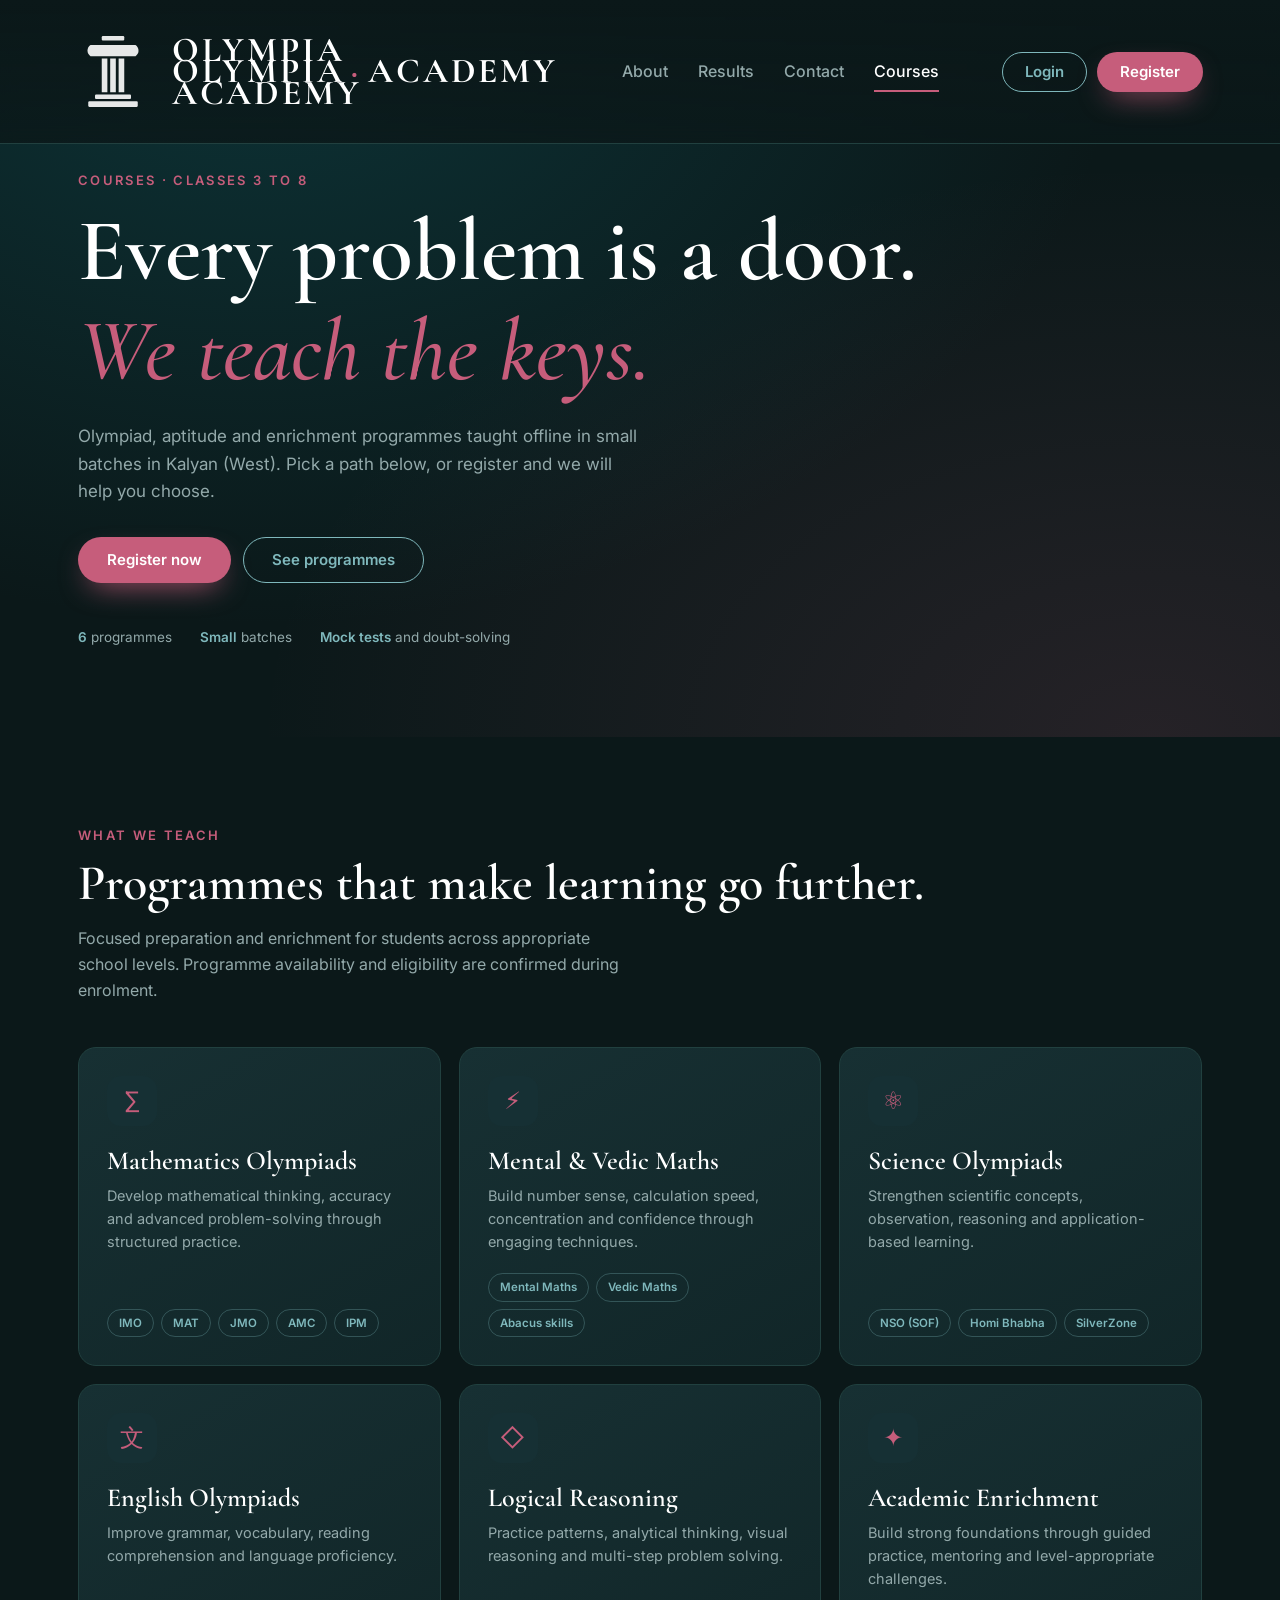
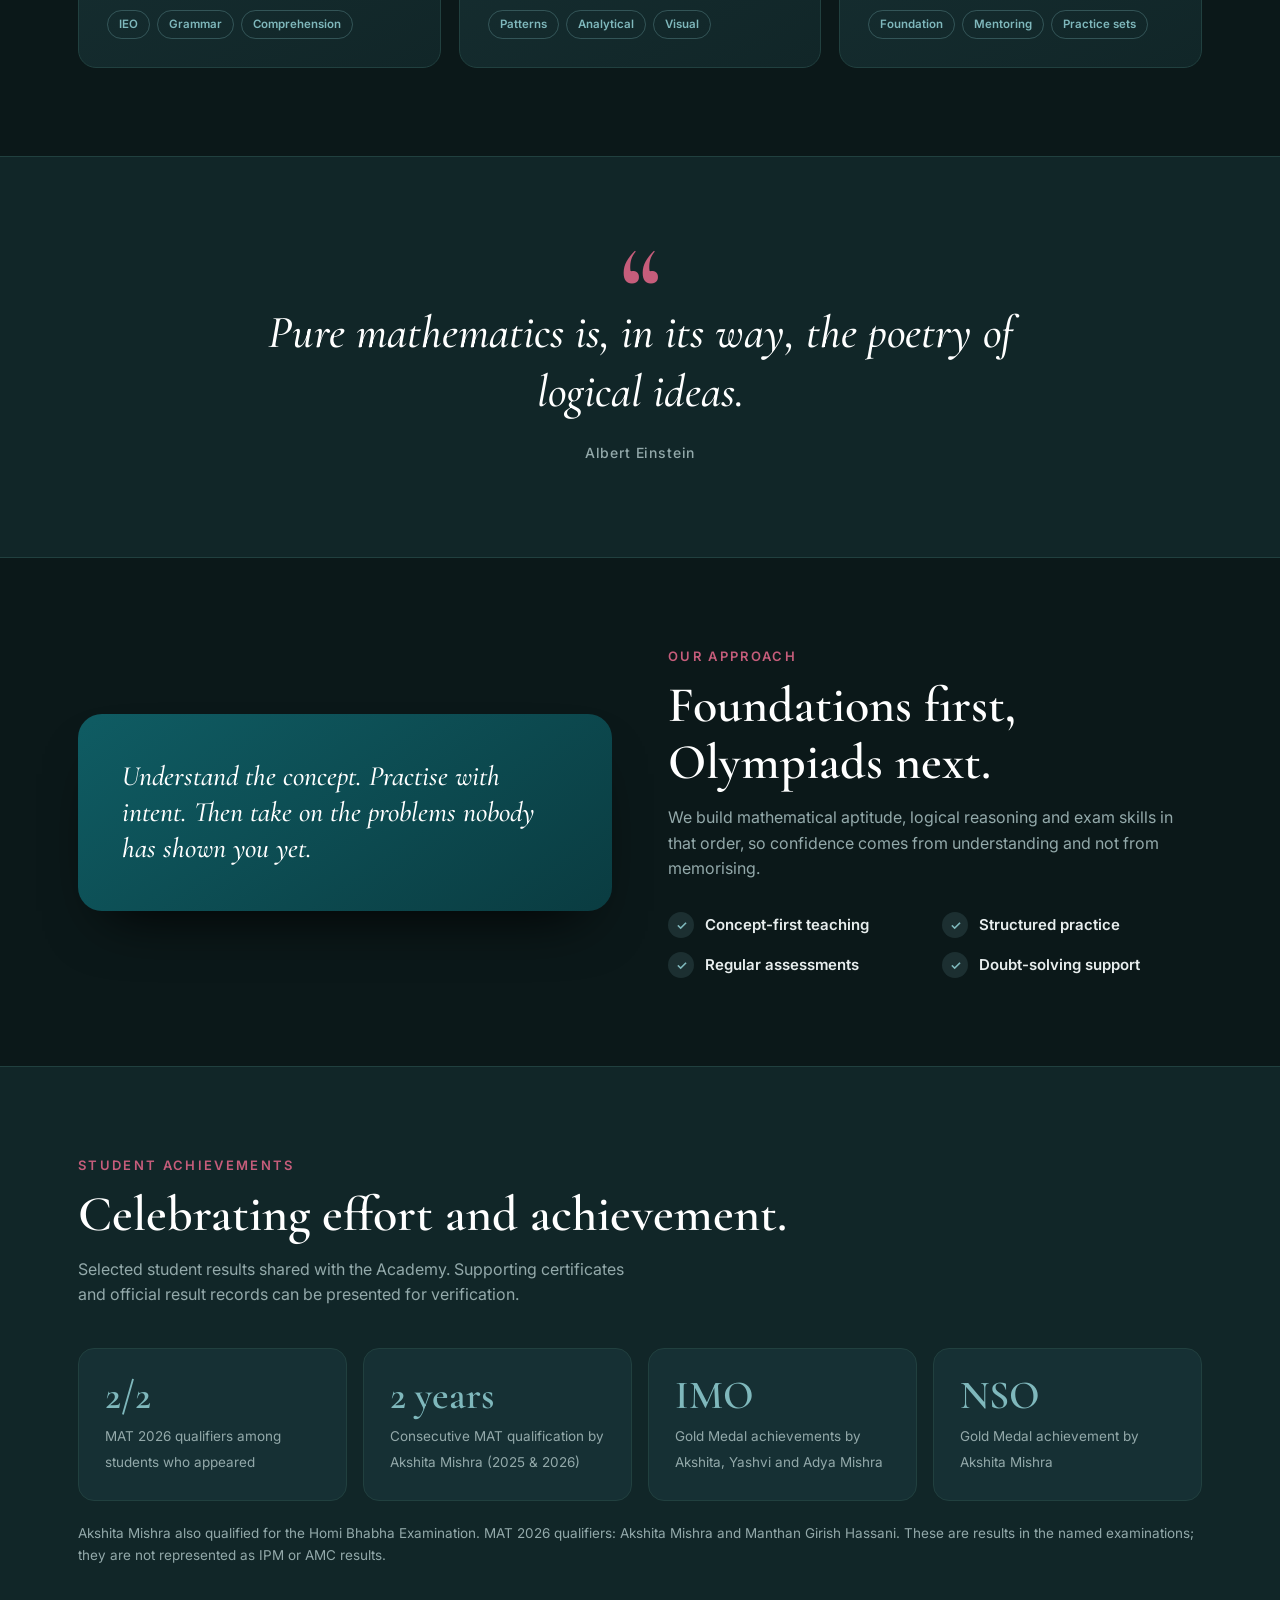
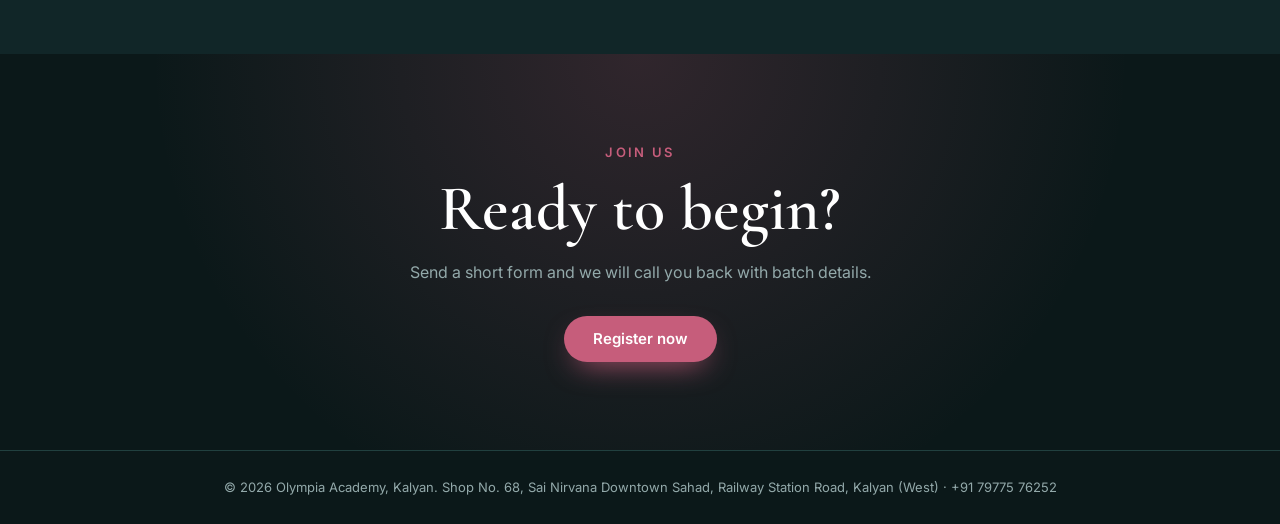
==== courses.html @ 2b39fea1 "Update file logic" ====
<!DOCTYPE html>
<html lang="en">

<head>
  <meta charset="UTF-8">
  <meta name="viewport" content="width=device-width, initial-scale=1, viewport-fit=cover">
  <title>Explore Courses · Olympia Academy</title>
  <meta name="description"
    content="Olympiad, mental maths, science, English and reasoning programmes at Olympia Academy, Kalyan.">
  <meta property="og:title" content="Explore Courses · Olympia Academy">
  <meta property="og:description"
    content="Olympiad, mental maths, science, English and reasoning programmes for Classes 3 to 8 in Kalyan (West).">
  <meta property="og:type" content="website">
  <link rel="icon" href="images/logo.svg" type="image/svg+xml">

  <link rel="preconnect" href="https://fonts.googleapis.com">
  <link rel="preconnect" href="https://fonts.gstatic.com" crossorigin>
  <link
    href="https://fonts.googleapis.com/css2?family=Cormorant+Garamond:ital,wght@0,500;0,600;0,700;1,500&family=Inter:wght@400;500;600&display=swap"
    rel="stylesheet">
  <link rel="stylesheet" href="base.css">
  <link rel="stylesheet" href="header.css">
  <link rel="stylesheet" href="courses.css">
</head>

<body>

  <header>
    <a class="brand" href="index.html">
      <img class="brand-logo" src="images/logo.svg" alt="" aria-hidden="true">
      <span class="brand-name">
        <span class="brand-stacked">
          <span>OLYMPIA</span>
          <span>ACADEMY</span>
        </span>
        <span class="brand-inline">
          OLYMPIA <i>·</i> ACADEMY
        </span>
      </span>
    </a>

    <nav class="links" aria-label="Primary">
      <a href="index.html#about">About</a>
      <a href="index.html#results">Results</a>
      <a href="index.html#contact">Contact</a>
      <a class="on" href="courses.html" aria-current="page">Courses</a>
    </nav>

    <div class="header-actions">
      <button type="button" class="btn btn-ghost" id="loginBtn">Login</button>
      <button type="button" class="btn btn-accent header-register" data-open>
        Register
      </button>
    </div>
  </header>

  <main>
    <section class="hero">
      <div class="wrap">
        <div class="eyebrow">Courses · Classes 3 to 8</div>
        <h1>Every problem is a door. <em>We teach the keys.</em></h1>
        <p class="lead">Olympiad, aptitude and enrichment programmes taught offline in small batches in Kalyan (West).
          Pick a path below, or register and we will help you choose.</p>
        <div class="actions">
          <button type="button" class="btn btn-accent" data-open>Register now</button>
          <a class="btn btn-ghost" href="#programmes">See programmes</a>
        </div>
        <div class="hero-meta">
          <span><b>6</b> programmes</span>
          <span><b>Small</b> batches</span>
          <span><b>Mock tests</b> and doubt-solving</span>
        </div>
      </div>
    </section>

    <section class="courses-section" id="programmes">
      <div class="wrap">
        <div class="eyebrow rv">What we teach</div>
        <h2 class="rv">Programmes that make learning go further.</h2>
        <p class="lead rv">Focused preparation and enrichment for students across appropriate school levels. Programme
          availability and eligibility are confirmed during enrolment.</p>
        <div class="grid">
          <article class="course rv">
            <div class="ico" aria-hidden="true">∑</div>
            <h3>Mathematics Olympiads</h3>
            <p>Develop mathematical thinking, accuracy and advanced problem-solving through structured practice.</p>
            <div class="tags"><span>IMO</span><span>MAT</span><span>JMO</span><span>AMC</span><span>IPM</span></div>
          </article>
          <article class="course rv">
            <div class="ico" aria-hidden="true">⚡</div>
            <h3>Mental &amp; Vedic Maths</h3>
            <p>Build number sense, calculation speed, concentration and confidence through engaging techniques.</p>
            <div class="tags"><span>Mental Maths</span><span>Vedic Maths</span><span>Abacus skills</span></div>
          </article>
          <article class="course rv">
            <div class="ico" aria-hidden="true">⚛</div>
            <h3>Science Olympiads</h3>
            <p>Strengthen scientific concepts, observation, reasoning and application-based learning.</p>
            <div class="tags"><span>NSO (SOF)</span><span>Homi Bhabha</span><span>SilverZone</span></div>
          </article>
          <article class="course rv">
            <div class="ico" aria-hidden="true">文</div>
            <h3>English Olympiads</h3>
            <p>Improve grammar, vocabulary, reading comprehension and language proficiency.</p>
            <div class="tags"><span>IEO</span><span>Grammar</span><span>Comprehension</span></div>
          </article>
          <article class="course rv">
            <div class="ico" aria-hidden="true">◇</div>
            <h3>Logical Reasoning</h3>
            <p>Practice patterns, analytical thinking, visual reasoning and multi-step problem solving.</p>
            <div class="tags"><span>Patterns</span><span>Analytical</span><span>Visual</span></div>
          </article>
          <article class="course rv">
            <div class="ico" aria-hidden="true">✦</div>
            <h3>Academic Enrichment</h3>
            <p>Build strong foundations through guided practice, mentoring and level-appropriate challenges.</p>
            <div class="tags"><span>Foundation</span><span>Mentoring</span><span>Practice sets</span></div>
          </article>
        </div>
      </div>
    </section>

    <div class="quote-band">
      <div class="wrap rv">
        <span class="mark" aria-hidden="true">“</span>
        <blockquote>Pure mathematics is, in its way, the poetry of logical ideas.</blockquote>
        <cite>Albert Einstein</cite>
      </div>
    </div>

    <section class="courses-section" id="approach">
      <div class="wrap approach">
        <div class="panel rv">
          <p>Understand the concept. Practise with intent. Then take on the problems nobody has shown you yet.</p>
        </div>
        <div class="rv">
          <div class="eyebrow">Our approach</div>
          <h2>Foundations first, Olympiads next.</h2>
          <p class="lead">We build mathematical aptitude, logical reasoning and exam skills in that order, so confidence
            comes from understanding and not from memorising.</p>
          <div class="checks">
            <span class="check">Concept-first teaching</span>
            <span class="check">Structured practice</span>
            <span class="check">Regular assessments</span>
            <span class="check">Doubt-solving support</span>
          </div>
        </div>
      </div>
    </section>

    <section class="courses-section alt" id="achievements">
      <div class="wrap">
        <div class="eyebrow rv">Student achievements</div>
        <h2 class="rv">Celebrating effort and achievement.</h2>
        <p class="lead rv">Selected student results shared with the Academy. Supporting certificates and official result
          records can be presented for verification.</p>
        <div class="stats">
          <div class="stat rv"><b>2/2</b><span>MAT 2026 qualifiers among students who appeared</span></div>
          <div class="stat rv"><b>2 years</b><span>Consecutive MAT qualification by Akshita Mishra (2025 &amp;
              2026)</span></div>
          <div class="stat rv"><b>IMO</b><span>Gold Medal achievements by Akshita, Yashvi and Adya Mishra</span></div>
          <div class="stat rv"><b>NSO</b><span>Gold Medal achievement by Akshita Mishra</span></div>
        </div>
        <p class="note rv">Akshita Mishra also qualified for the Homi Bhabha Examination. MAT 2026 qualifiers: Akshita
          Mishra and Manthan Girish Hassani. These are results in the named examinations; they are not represented as
          IPM or AMC results.</p>
      </div>
    </section>

    <section class="courses-section cta">
      <div class="wrap rv">
        <div class="eyebrow">Join us</div>
        <h2>Ready to begin?</h2>
        <p class="lead">Send a short form and we will call you back with batch details.</p>
        <button type="button" class="btn btn-accent" data-open>Register now</button>
      </div>
    </section>
  </main>

  <footer class="site-footer">
    © <span id="yr"></span> Olympia Academy, Kalyan. Shop No. 68, Sai Nirvana Downtown Sahad, Railway Station Road,
    Kalyan (West) · <a href="tel:+917977576252">+91 79775 76252</a>
  </footer>

  <!-- EXTERNAL FORMS -->
<div id="forms-container"></div>

  <script src="app.js" defer></script>
  <script>
    document.addEventListener("DOMContentLoaded", () => {
      const els = document.querySelectorAll(".rv");
      if (!("IntersectionObserver" in window)) {
        els.forEach((el) => el.classList.add("in"));
        return;
      }
      const io = new IntersectionObserver(
        (entries) => {
          entries.forEach((entry) => {
            if (entry.isIntersecting) {
              entry.target.classList.add("in");
              io.unobserve(entry.target);
            }
          });
        },
        { threshold: 0.12 }
      );
      els.forEach((el) => io.observe(el));
    });
  </script>
</body>

</html>
---- base.css ----
/* =========================================================
   OLYMPIA ACADEMY — BASE STYLESHEET
   Theme tokens, reset, typography, buttons, modals, footer
   ========================================================= */

/* THEME TOKENS */
:root {
  --main: #0F5C63;
  --main-hi: #7fb8bc;
  --accent: #C65D7B;
  --accent-hover: #b5516e;
  --bg: #0b1819;
  --panel: #112628;
  --panel2: #163034;
  --line: #21403f;
  --text: #e8eeee;
  --muted: #93a9aa;
  --serif: "Cormorant Garamond", Georgia, serif;
  --sans: "Inter", system-ui, -apple-system, sans-serif;
  --radius: 14px;
  --transition: .25s ease;
}

/* RESET */
*,
*::before,
*::after {
  margin: 0;
  box-sizing: border-box;
}

/* HTML */
html {
  scroll-behavior: smooth;
  scroll-padding-top: 84px;
  scrollbar-width: thin;
  scrollbar-color: rgba(127, 184, 188, .4) var(--bg);
  -webkit-text-size-adjust: 100%;
}

/* SCROLLBAR */
::-webkit-scrollbar {
  width: 6px;
  height: 6px;
}

::-webkit-scrollbar-track {
  background: var(--bg);
}

::-webkit-scrollbar-thumb {
  border-radius: 999px;
  background: rgba(127, 184, 188, .35);
}

::-webkit-scrollbar-thumb:hover {
  background: var(--main-hi);
}

/* BODY */
body {
  min-height: 100vh;
  min-height: 100dvh;
  background: var(--bg);
  color: var(--text);
  font-family: var(--sans);
  line-height: 1.6;
  -webkit-tap-highlight-color: transparent;
}

/* LOCK BACKGROUND WHEN MODAL IS OPEN */
body.modal-open {
  overflow: hidden;
}

/* GENERAL ELEMENTS */
a {
  color: inherit;
  text-decoration: none;
}

img {
  display: block;
  max-width: 100%;
}

button {
  font: inherit;
  color: inherit;
}

:focus-visible {
  outline: 2px solid var(--main-hi);
  outline-offset: 3px;
}

/* TYPOGRAPHY */
h1,
h2,
h3 {
  font-family: var(--serif);
  font-weight: 600;
  line-height: 1.14;
  color: #fff;
}

h2 {
  margin-bottom: 10px;
  font-size: clamp(28px, 4.5vw, 46px);
}

.eyebrow {
  margin-bottom: 10px;
  color: var(--accent);
  font-size: 13px;
  font-weight: 600;
  letter-spacing: .18em;
  text-transform: uppercase;
}

.lead {
  max-width: 560px;
  color: var(--muted);
  font-size: 16px;
}

/* CONTENT WRAPPER */
.wrap {
  width: 100%;
  max-width: 1180px;
  margin: 0 auto;
  padding: 0 28px;
}

/* BUTTONS */
.btn {
  display: inline-flex;
  align-items: center;
  justify-content: center;
  gap: 8px;
  padding: 13px 28px;
  border: 1.5px solid transparent;
  border-radius: 999px;
  background: transparent;
  font: 600 15px/1.2 var(--sans);
  cursor: pointer;
  transition: background var(--transition),
    color var(--transition),
    border-color var(--transition),
    transform var(--transition),
    box-shadow var(--transition);
}

.btn-accent {
  background: var(--accent);
  color: #fff;
  box-shadow: 0 12px 30px -12px var(--accent);
}

.btn-accent:hover {
  background: var(--accent-hover);
  transform: translateY(-2px);
}

.btn-ghost {
  border-color: var(--main-hi);
  background: transparent;
  color: var(--main-hi);
}

.btn-ghost:hover {
  background: var(--main-hi);
  color: var(--bg);
}

.btn-main {
  background: var(--main);
  color: #fff;
}

.btn-main:hover {
  background: #13727a;
}

/* FOOTER */
.site-footer {
  padding: 26px 20px calc(26px + env(safe-area-inset-bottom, 0px));
  border-top: 1px solid var(--line);
  background: var(--bg);
  color: var(--muted);
  font-size: 13px;
  text-align: center;
}

.site-footer a:hover {
  color: var(--main-hi);
}

/* =========================================================
   MODALS & FORMS
   ========================================================= */

/* MODAL BACKDROP */
.modal {
  position: fixed;
  z-index: 50;
  inset: 0;
  display: none;
  align-items: center;
  justify-content: center;
  padding: 60px;
  background: rgba(5, 12, 13, .75);
  backdrop-filter: blur(4px);
  overscroll-behavior: contain;
}

.modal.open {
  display: flex;
}

/* MODAL BOX */
.box {
  position: relative;
  width: 100%;
  max-width: 460px;
  max-height: 92vh;
  max-height: 92dvh;

  overflow-y: auto;
  overflow-x: hidden;
  overscroll-behavior: contain;
  -webkit-overflow-scrolling: touch;

  padding: 34px;
  scroll-padding-block: 24px;

  border: 1px solid var(--line);
  border-radius: 20px;
  background: var(--panel);

  scrollbar-width: none;
  animation: modal-pop .25s ease;
}

.box::-webkit-scrollbar {
  display: none;
}

/* REGISTRATION MODAL */
#regModal .box {
  max-width: 860px;
  padding: 34px 38px;
}

/* REGISTRATION GRID — two columns:
   left  = student fields
   right = exam chips on top, message below
   bottom = submit button spanning the full width */
.reg-grid {
  display: grid;
  grid-template-columns: minmax(0, 1.1fr) minmax(0, .9fr);
  grid-template-areas:
    "fields chips"
    "fields message"
    "submit submit";
  grid-template-rows: auto 1fr auto;
  gap: 18px 32px;
  align-items: start;
}

.reg-col {
  grid-area: fields;
}

/* display: contents lets the right-side children (chips block, message
   block, submit button) join .reg-grid directly so they can be placed
   by area name without changing your HTML */
.reg-col-side {
  display: contents;
}

.reg-col-side > :nth-child(1) {
  grid-area: chips;
}

.reg-col-side > :nth-child(2) {
  grid-area: message;
  align-self: stretch;
  display: flex;
  flex-direction: column;
}

/* message box grows to fill the space under the chips */
.reg-col-side > :nth-child(2) textarea {
  flex: 1;
  min-height: 110px;
}

.reg-col,
.reg-col-side > * {
  min-width: 0;
}

/* line up the first heading of every column */
.reg-col > :first-child,
.reg-col-side > * > :first-child {
  margin-top: 4px;
}

/* REGISTRATION SUBMIT BUTTON */
#regModal .box .btn {
  grid-area: submit;
  justify-self: stretch;
  width: 100%;
  height: 40px;
  margin-top: 6px;
  border-radius: 999px;
  font-size: 15px;
}

/* MODAL ANIMATION */
@keyframes modal-pop {
  from {
    opacity: 0;
    transform: translateY(12px);
  }
}

/* CLOSE BUTTON */
.modal-close {
  position: absolute;
  top: 12px;
  right: 16px;
  display: grid;
  place-items: center;
  width: 36px;
  height: 36px;
  border: 0;
  border-radius: 50%;
  background: transparent;
  color: var(--muted);
  font-size: 24px;
  line-height: 1;
  cursor: pointer;
  transition: background var(--transition), color var(--transition);
}

.modal-close:hover {
  background: rgba(127, 184, 188, .12);
  color: #fff;
}

/* MODAL HEADINGS
   padding-right keeps long titles from running under the close button */
.box h3 {
  padding-right: 36px;
  color: #fff;
  font-size: 30px;
}

.box p.s {
  margin: 4px 0 14px;
  color: var(--muted);
  font-size: 14px;
}

/* GENERAL MODAL BUTTON */
.box .btn {
  width: 100%;
  margin-top: 18px;
}

/* FORM LABELS */
.modal label,
.modal .lbl {
  display: block;
  margin: 12px 0 5px;
  color: var(--text);
  font-size: 13px;
  font-weight: 600;
}

/* FORM INPUTS */
.modal input,
.modal select,
.modal textarea {
  width: 100%;
  min-width: 0;
  padding: 10px 13px;
  border: 1px solid var(--line);
  border-radius: 10px;
  background: var(--bg);
  color: var(--text);
  font: 15px var(--sans);
}

/* MESSAGE TEXTAREA */
.modal textarea {
  min-height: 140px;
  resize: vertical;
  line-height: 1.6;
}

/* INPUT FOCUS */
.modal input:focus,
.modal select:focus,
.modal textarea:focus {
  border-color: transparent;
  outline: 2px solid var(--main-hi);
}

/* FORM ROW */
.row {
  display: grid;
  grid-template-columns: 1fr 1fr;
  gap: 12px;
}

/* EXAM CHIPS
   position: relative anchors the visually-hidden checkboxes so the modal
   doesn't jump/scroll to a stray input when a chip is focused on mobile */
.chips {
  position: relative;
  display: flex;
  flex-wrap: wrap;
  gap: 8px;
  align-content: flex-start;
}

.chips input {
  position: absolute;
  width: 1px;
  height: 1px;
  opacity: 0;
  pointer-events: none;
}

.chips label {
  margin: 0;
  padding: 7px 12px;
  border: 1px solid var(--line);
  border-radius: 99px;
  background: var(--bg);
  color: var(--muted);
  font-size: 12.5px;
  font-weight: 500;
  white-space: nowrap;
  cursor: pointer;
  transition: border-color var(--transition),
    background var(--transition),
    color var(--transition);
}

.chips label:hover {
  border-color: var(--main-hi);
}

.chips input:checked + label {
  border-color: var(--main-hi);
  background: var(--main);
  color: #fff;
}

.chips input:focus-visible + label {
  outline: 2px solid var(--main-hi);
  outline-offset: 2px;
}

/* SUCCESS MESSAGE */
.ok {
  display: none;
  padding: 20px 0;
  text-align: center;
}

.ok b {
  color: var(--main-hi);
  font: 600 28px var(--serif);
}

.ok p {
  margin-top: 8px;
  color: var(--muted);
}

/* =========================================================
   RESPONSIVE  (widest -> narrowest)
   ========================================================= */

/* TABLET: registration grid stacks */
@media (max-width: 720px) {
  .reg-grid {
    grid-template-columns: 1fr;
    grid-template-areas:
      "fields"
      "chips"
      "message"
      "submit";
    grid-template-rows: none;
    gap: 18px;
  }

  .reg-col-side > :nth-child(2) textarea {
    flex: none;
  }
}

/* MOBILE */
@media (max-width: 650px) {
  .wrap {
    padding: 0 20px;
  }

  /* Modal fills the screen with a small gutter and respects notches */
  .modal {
    padding: max(12px, env(safe-area-inset-top, 0px)) 12px max(12px, env(safe-area-inset-bottom, 0px));
  }

  .box,
  #regModal .box {
    max-height: 94vh;
    max-height: 94dvh;
    padding: 26px 22px;
    border-radius: 18px;
  }

  .box h3 {
    font-size: 26px;
  }

  /* Bigger tap target for the close button */
  .modal-close {
    top: 10px;
    right: 12px;
    width: 40px;
    height: 40px;
  }

  /* 16px stops iOS from zooming into inputs on focus */
  .modal input,
  .modal select,
  .modal textarea {
    padding: 11px 13px;
    font-size: 16px;
  }

  .modal textarea {
    min-height: 110px;
  }

  /* Easier-to-tap chips */
  .chips {
    gap: 8px;
  }

  .chips label {
    padding: 9px 14px;
    font-size: 13px;
  }

  #regModal .box .btn {
    min-height: 52px;
  }
}

/* LARGE PHONES: fields and sections go single column */
@media (max-width: 560px) {
  .row {
    grid-template-columns: 1fr;
    gap: 0;
  }
}

/* SMALL MOBILE */
@media (max-width: 480px) {
  .box,
  #regModal .box {
    padding: 24px 18px;
  }

  .box h3 {
    font-size: 24px;
  }

  .reg-grid {
    gap: 14px;
  }
}

/* =========================================================
   REDUCED MOTION
   ========================================================= */

@media (prefers-reduced-motion: reduce) {
  html {
    scroll-behavior: auto !important;
  }

  *,
  *::before,
  *::after {
    animation-duration: .01ms !important;
    animation-iteration-count: 1 !important;
    transition-duration: .01ms !important;
  }
}
---- header.css ----
/* =========================================================
   OLYMPIA ACADEMY — SHARED HEADER
   ========================================================= */

header {
  position: fixed;
  z-index: 20;
  top: 0;
  right: 0;
  left: 0;
  display: flex;
  align-items: center;
  justify-content: space-between;
  gap: 60px;
  height: 144px;
  padding: 0 clamp(24px, 6vw, 124px);
  border-bottom: 1px solid var(--line);
  background: linear-gradient(var(--bg), rgba(11, 24, 25, .82));
  backdrop-filter: blur(8px);
  transition: height .4s cubic-bezier(.2, .75, .25, 1), padding .4s cubic-bezier(.2, .75, .25, 1), background .3s ease, box-shadow .3s ease;
}

header.is-compact {
  height: 68px;
  padding: 0 30px;
  background: rgba(11, 24, 25, .95);
  box-shadow: 0 8px 28px rgba(0, 0, 0, .2);
}

/* Brand */
.brand {
  display: flex;
  align-items: center;
  text-decoration: none;
  gap: 23px;
  transition: gap .4s cubic-bezier(.2, .75, .25, 1);
}

header.is-compact .brand {
  gap: 14px;
}

.brand-logo {

  width: 72px;
  height: 96px;
  transition: width .4s cubic-bezier(.2, .75, .25, 1), height .4s cubic-bezier(.2, .75, .25, 1);
}

header.is-compact .brand-logo {
  width: 28px;
  height: 32px;
}

.brand-name {
  display: grid;
  align-items: center;
  color: #fff;
  font-family: var(--serif);
  font-size: 35px;
  font-weight: 700;
  letter-spacing: .08em;
  line-height: 1.15;
  transition: font-size .4s cubic-bezier(.2, .75, .25, 1), letter-spacing .4s ease;
}

header.is-compact .brand-name {
  font-size: 21px;
  letter-spacing: .05em;
}

.brand-stacked,
.brand-inline {
  grid-area: 1 / 1;
  transition: opacity .3s ease, transform .4s cubic-bezier(.2, .75, .25, 1);
}

.brand-stacked {
  display: flex;
  flex-direction: column;
  gap: 2px;
}

.brand-inline {
  display: flex;
  align-items: center;
  gap: 7px;
  white-space: nowrap;
  opacity: 0;
  transform: translateY(8px);
  pointer-events: none;
}

.brand-inline i {
  color: var(--accent);
  font-style: normal;
}

header.is-compact .brand-stacked {
  opacity: 0;
  transform: translateY(-8px);
  pointer-events: none;
}

header.is-compact .brand-inline {
  opacity: 1;
  transform: none;
  pointer-events: auto;
}

/* Navigation links */
.links {
  display: flex;
  align-items: center;
  gap: 30px;
  color: var(--muted);
  font-size: 16px;
  font-weight: 500;
  transition: gap .35s ease, font-size .35s ease;
}

header.is-compact .links {
  font-size: 14px;
}

.links a {
  position: relative;
  padding: 8px 0;
  transition: color var(--transition);
}

.links a:hover,
.links a.on {
  color: #fff;
}

.links a::after {
  content: "";
  position: absolute;
  bottom: 0;
  left: 0;
  width: 0;
  height: 2px;
  background: var(--accent);
  transition: width .3s ease;
}

.links a:hover::after,
.links a.on::after {
  width: 100%;
}

.header-actions {
  display: flex;
  align-items: center;
  gap: 10px;
}

header #loginBtn,
header .header-register {
  padding: 10px 22px;
  font-size: 15px;
  white-space: nowrap;
}

header.is-compact #loginBtn,
header.is-compact .header-register {
  padding: 8px 18px;
  font-size: 13.5px;
}

@media (max-width: 1260px) {
  header,
  header.is-compact {
    padding: 0 24px;
  }

  .brand {
    gap: 14px;
  }

  .brand-logo {
    width: 40px;
    height: 46px;
  }

  .brand-name {
    font-size: 24px;
  }

  .links {
    gap: 40px;
    font-size: 15px;
  }
  header,
  header.is-compact {
    flex-wrap: wrap;
    gap: 8px 10px;
    height: auto;
    padding: 10px 16px 8px;
    background: rgba(11, 24, 25, .96);
    box-shadow: none;
  }

  header .brand,
  header.is-compact .brand {
    flex: 1 1 auto;
    gap: 10px;
    min-width: 0;
  }

  header .brand-logo,
  header.is-compact .brand-logo {
    width: 26px;
    height: 30px;
  }

  header .brand-name,
  header.is-compact .brand-name {
    font-size: clamp(16px, 4vw, 20px);
    letter-spacing: .04em;
  }

  header .brand-stacked,
  header.is-compact .brand-stacked {
    display: none;
  }

  header .brand-inline,
  header.is-compact .brand-inline {
    opacity: 1;
    transform: none;
    pointer-events: auto;
  }

  header .header-actions {
    order: 2;
    flex: 0 0 auto;
    gap: 6px;
  }

  header #loginBtn,
  header.is-compact #loginBtn,
  header .header-register,
  header.is-compact .header-register {
    padding: 7px 12px;
    font-size: 12px;
  }

  header .links,
  header.is-compact .links {
    order: 3;
    flex: 1 1 100%;
    justify-content: center;
    gap: clamp(18px, 7vw, 36px);
    padding-top: 6px;
    border-top: 1px solid rgba(127, 184, 188, .12);
    font-size: 13px;
  }

  header .links a {
    padding: 4px 0;
  }
}

@media (max-width: 420px) {
  header,
  header.is-compact {
    padding: 8px 12px;
  }

  header .brand-name,
  header.is-compact .brand-name {
    font-size: 15px;
  }

  header #loginBtn,
  header.is-compact #loginBtn,
  header .header-register,
  header.is-compact .header-register {
    padding: 6px 10px;
    font-size: 11px;
  }

  header .links,
  header.is-compact .links {
    gap: 0;
    justify-content: space-around;
    font-size: 12px;
  }
}

@media (prefers-reduced-motion: reduce) {
  header,
  header * {
    transition: none !important;
  }
}
---- courses.css ----
/* =========================================================
   OLYMPIA ACADEMY — COURSES PAGE STYLESHEET
   ========================================================= */

.hero {
  padding: 170px 0 88px;
  background:
    radial-gradient(ellipse at 20% 0, rgba(15, 92, 99, .4), transparent 60%),
    radial-gradient(ellipse at 90% 100%, rgba(198, 93, 123, .14), transparent 55%);
}

.hero h1 {
  max-width: 900px;
  font-size: clamp(44px, 7.5vw, 88px);
}

.hero h1 em {
  color: var(--accent);
  font-style: italic;
  font-weight: 500;
}

.hero .lead {
  margin: 22px 0 32px;
  font-size: 17px;
}

.hero .actions {
  display: flex;
  flex-wrap: wrap;
  gap: 12px;
}

.hero-meta {
  display: flex;
  flex-wrap: wrap;
  gap: 10px 28px;
  margin-top: 44px;
  color: var(--muted);
  font-size: 13.5px;
}

.hero-meta b {
  color: var(--main-hi);
  font-weight: 600;
}

.courses-section {
  padding: 88px 0;
}

.courses-section h2 {
  font-size: clamp(32px, 5vw, 50px);
  margin-bottom: 14px;
}

.grid {
  display: grid;
  grid-template-columns: repeat(3, minmax(0, 1fr));
  gap: 18px;
  margin-top: 44px;
}

.course {
  display: flex;
  flex-direction: column;
  padding: 28px;
  border: 1px solid var(--line);
  border-radius: 18px;
  background: linear-gradient(150deg, #173033, var(--panel));
  transition: border-color var(--transition), transform var(--transition);
}

.course:hover {
  border-color: var(--main-hi);
  transform: translateY(-4px);
}

.ico {
  display: grid;
  place-items: center;
  width: 50px;
  height: 50px;
  margin-bottom: 20px;
  border-radius: 14px;
  background: var(--panel2);
  color: var(--accent);
  font-size: 24px;
}

.course h3 {
  margin-bottom: 8px;
  font-size: 26px;
}

.course p {
  flex: 1;
  color: var(--muted);
  font-size: 14.5px;
}

.tags {
  display: flex;
  flex-wrap: wrap;
  gap: 7px;
  margin-top: 20px;
}

.tags span {
  padding: 4px 11px;
  border: 1px solid rgba(127, 184, 188, .3);
  border-radius: 99px;
  color: var(--main-hi);
  font-size: 11.5px;
  font-weight: 600;
}

.note {
  margin-top: 22px;
  color: var(--muted);
  font-size: 13.5px;
}

.quote-band {
  padding: 96px 0;
  border-block: 1px solid var(--line);
  background: var(--panel);
  text-align: center;
}

.quote-band .mark {
  display: block;
  height: 50px;
  color: var(--accent);
  font: 700 110px/0.6 var(--serif);
}

blockquote {
  max-width: 820px;
  margin: 0 auto;
  color: #fff;
  font: italic 500 clamp(28px, 4.4vw, 46px)/1.28 var(--serif);
}

.quote-band cite {
  display: block;
  margin-top: 24px;
  color: var(--muted);
  font: 500 14px var(--sans);
  font-style: normal;
  letter-spacing: .06em;
}

.approach {
  display: grid;
  grid-template-columns: 1fr 1fr;
  align-items: center;
  gap: 56px;
}

.approach .panel {
  padding: 44px;
  border-radius: 24px;
  background: linear-gradient(145deg, var(--main), #0a3c41);
  box-shadow: 0 30px 60px -30px #000;
}

.approach .panel p {
  color: #fff;
  font: italic 500 28px/1.3 var(--serif);
}

.checks {
  display: grid;
  grid-template-columns: 1fr 1fr;
  gap: 14px;
  margin-top: 30px;
}

.check {
  display: flex;
  align-items: center;
  gap: 11px;
  font-size: 15px;
  font-weight: 600;
}

.check::before {
  content: "✓";
  display: grid;
  place-items: center;
  flex: none;
  width: 26px;
  height: 26px;
  border-radius: 50%;
  background: rgba(127, 184, 188, .15);
  color: var(--main-hi);
  font-size: 13px;
}

.alt {
  background: var(--panel);
  border-top: 1px solid var(--line);
}

.stats {
  display: grid;
  grid-template-columns: repeat(4, minmax(0, 1fr));
  gap: 16px;
  margin-top: 40px;
}

.stat {
  padding: 26px;
  border: 1px solid var(--line);
  border-radius: 16px;
  background: var(--panel2);
}

.stat b {
  display: block;
  margin-bottom: 8px;
  color: var(--main-hi);
  font: 600 40px/1 var(--serif);
}

.stat span {
  color: var(--muted);
  font-size: 13.5px;
}

.cta {
  background: radial-gradient(circle at 50% 0, rgba(198, 93, 123, .2), transparent 65%), var(--bg);
  text-align: center;
}

.cta h2 {
  font-size: clamp(36px, 6vw, 64px);
}

.cta .lead {
  margin: 0 auto 30px;
}

.rv {
  opacity: 0;
  transform: translateY(18px);
  transition: opacity .7s ease, transform .7s ease;
}

.rv.in {
  opacity: 1;
  transform: none;
}

@media (max-width: 900px) {
  .grid {
    grid-template-columns: 1fr 1fr;
  }

  .approach {
    grid-template-columns: 1fr;
    gap: 34px;
  }

  .stats {
    grid-template-columns: 1fr 1fr;
  }
}

@media (max-width: 650px) {
  .courses-section {
    padding: 64px 0;
  }

  .hero {
    padding: 144px 0 60px;
  }

  .grid,
  .checks,
  .stats {
    grid-template-columns: 1fr;
  }

  .approach .panel {
    padding: 30px;
  }

  .approach .panel p {
    font-size: 24px;
  }

  .quote-band {
    padding: 72px 0;
  }
}

@media (prefers-reduced-motion: reduce) {
  .rv {
    opacity: 1;
    transform: none;
  }
}
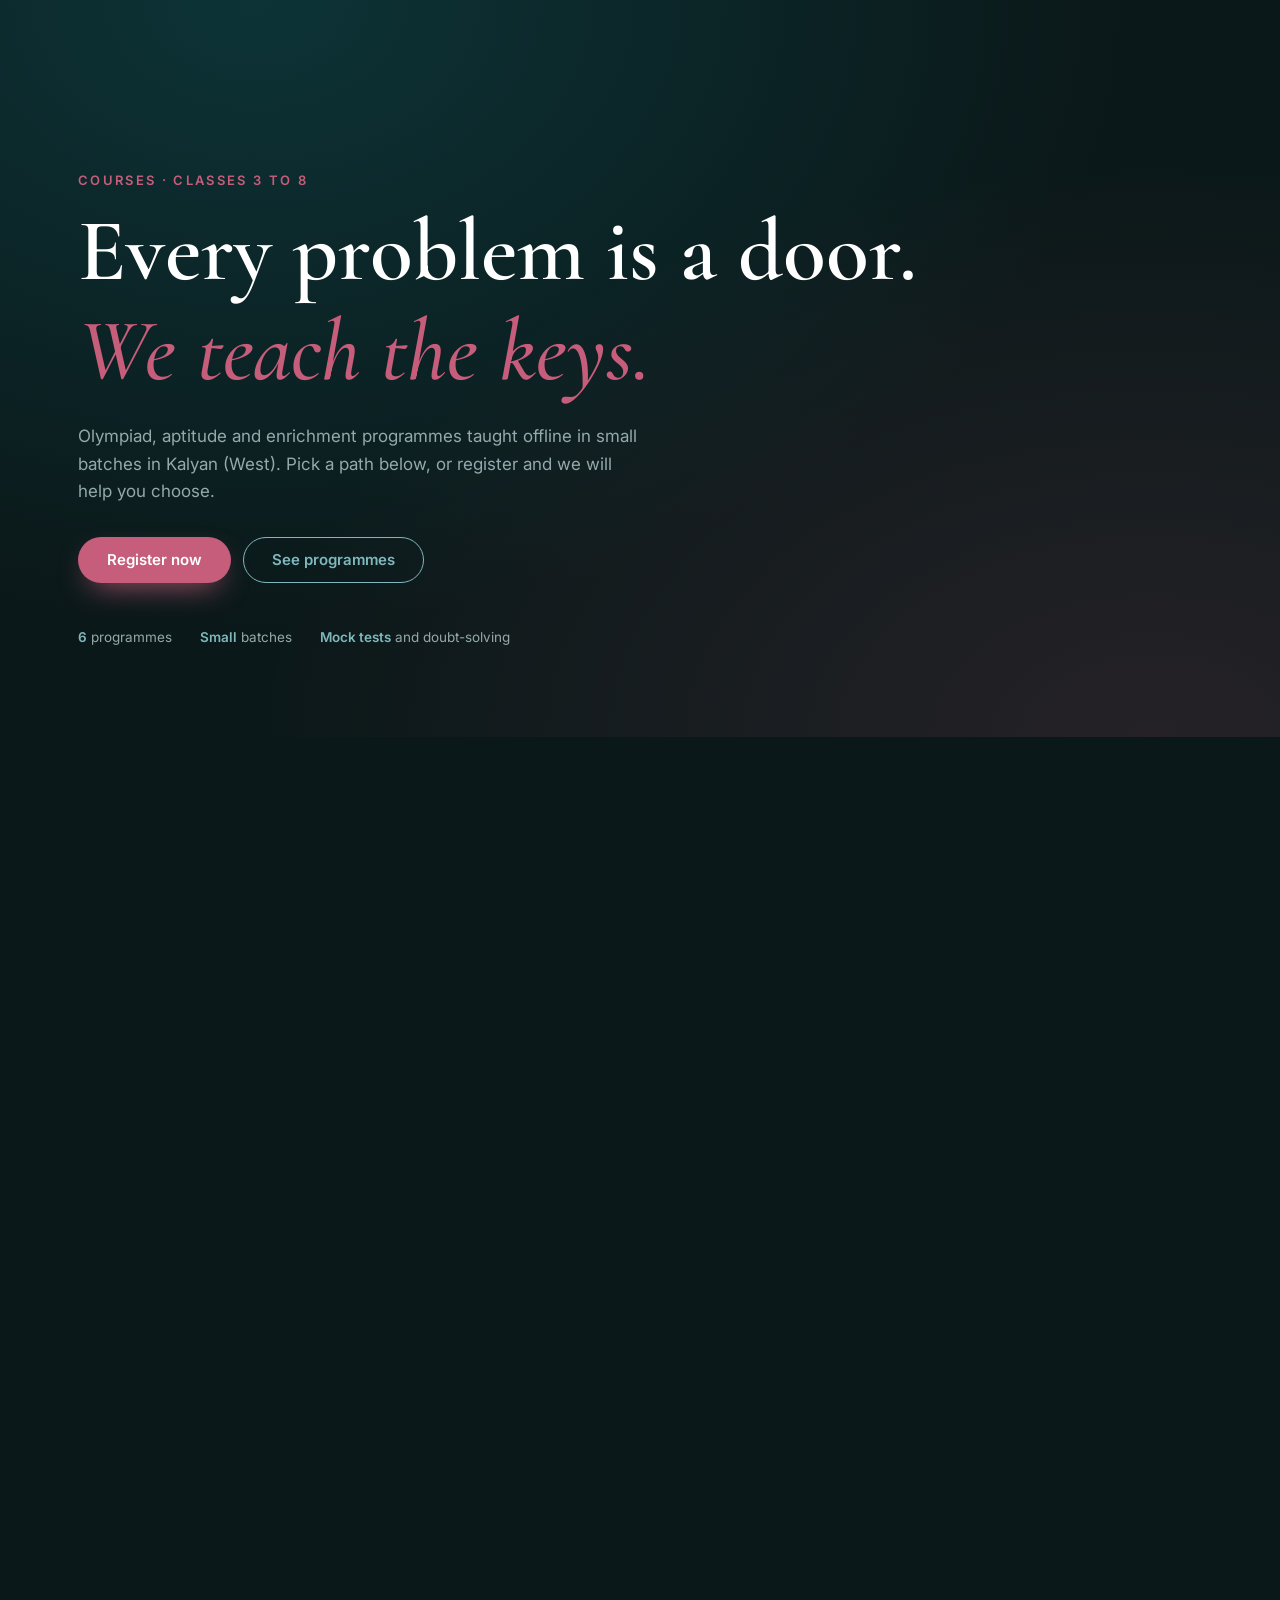
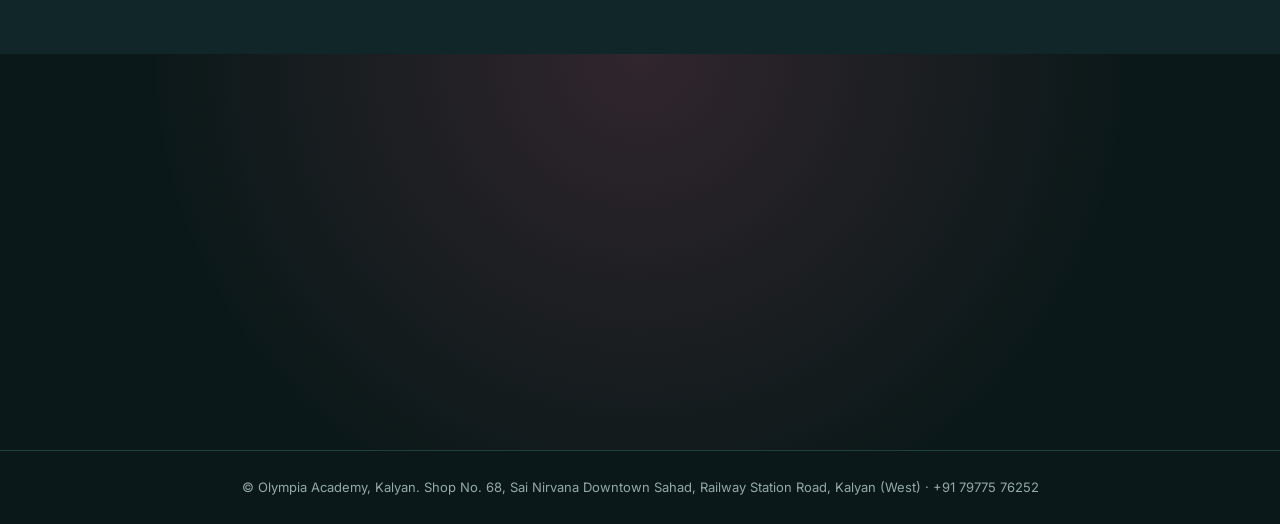
==== commit d7c6cceb: "Load shared header and external courses script" ====
--- a/courses.html
+++ b/courses.html
@@ -25,34 +25,7 @@
 
 <body>
 
-  <header>
-    <a class="brand" href="index.html">
-      <img class="brand-logo" src="images/logo.svg" alt="" aria-hidden="true">
-      <span class="brand-name">
-        <span class="brand-stacked">
-          <span>OLYMPIA</span>
-          <span>ACADEMY</span>
-        </span>
-        <span class="brand-inline">
-          OLYMPIA <i>·</i> ACADEMY
-        </span>
-      </span>
-    </a>
-
-    <nav class="links" aria-label="Primary">
-      <a href="index.html#about">About</a>
-      <a href="index.html#results">Results</a>
-      <a href="index.html#contact">Contact</a>
-      <a class="on" href="courses.html" aria-current="page">Courses</a>
-    </nav>
-
-    <div class="header-actions">
-      <button type="button" class="btn btn-ghost" id="loginBtn">Login</button>
-      <button type="button" class="btn btn-accent header-register" data-open>
-        Register
-      </button>
-    </div>
-  </header>
+  <div id="header-container"></div>
 
   <main>
     <section class="hero">
@@ -182,31 +155,10 @@
     Kalyan (West) · <a href="tel:+917977576252">+91 79775 76252</a>
   </footer>
 
-  <!-- EXTERNAL FORMS -->
-<div id="forms-container"></div>
+  <!-- Shared forms are loaded by courses.js -->
+  <div id="forms-container"></div>
 
-  <script src="app.js" defer></script>
-  <script>
-    document.addEventListener("DOMContentLoaded", () => {
-      const els = document.querySelectorAll(".rv");
-      if (!("IntersectionObserver" in window)) {
-        els.forEach((el) => el.classList.add("in"));
-        return;
-      }
-      const io = new IntersectionObserver(
-        (entries) => {
-          entries.forEach((entry) => {
-            if (entry.isIntersecting) {
-              entry.target.classList.add("in");
-              io.unobserve(entry.target);
-            }
-          });
-        },
-        { threshold: 0.12 }
-      );
-      els.forEach((el) => io.observe(el));
-    });
-  </script>
+  <script src="courses.js" defer></script>
 </body>
 
 </html>
